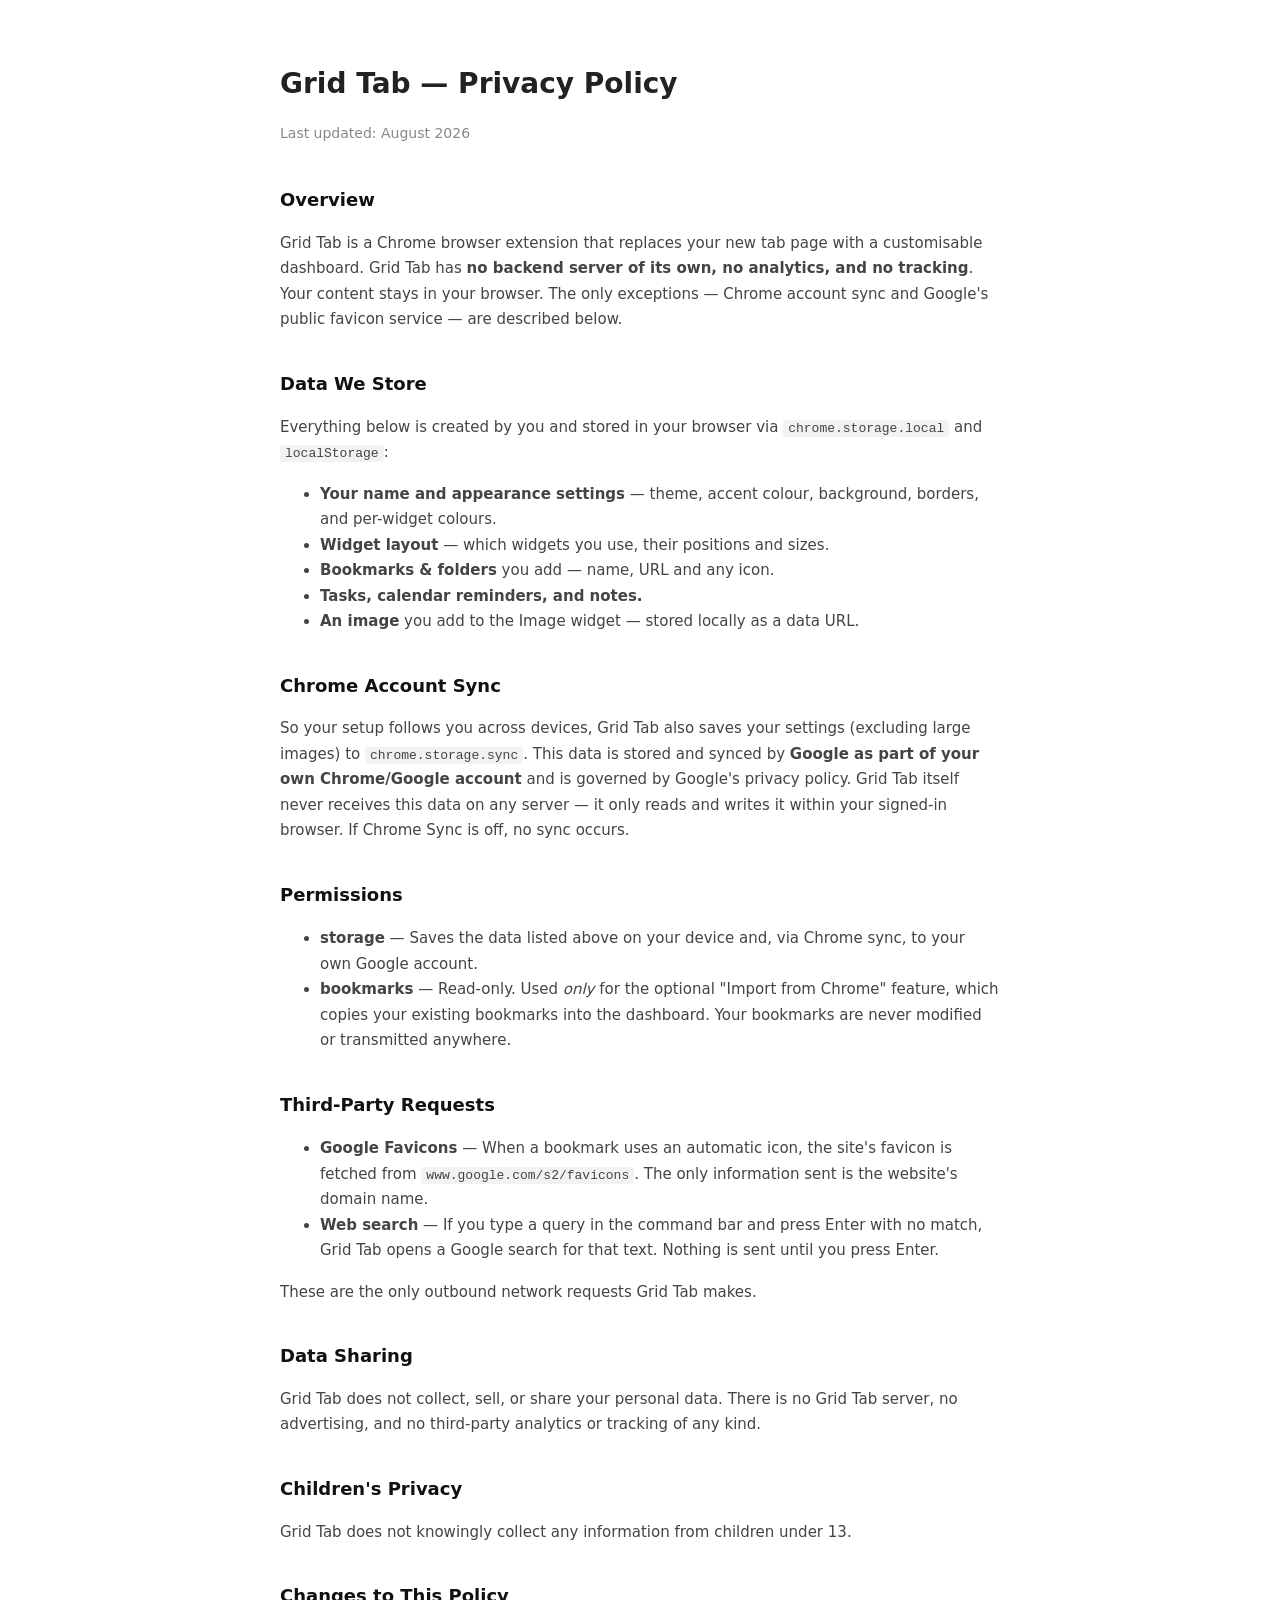
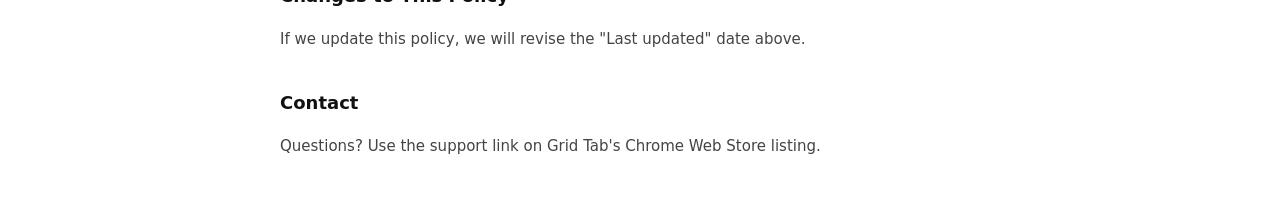
==== privacy-policy.html @ 406e9f38 "Add files via upload" ====
<!DOCTYPE html>
<html lang="en">
<head>
<meta charset="UTF-8">
<meta name="viewport" content="width=device-width,initial-scale=1">
<title>Grid Tab — Privacy Policy</title>
<style>
  body{font-family:system-ui,sans-serif;max-width:720px;margin:60px auto;padding:0 24px;color:#222;line-height:1.7}
  h1{font-size:28px;font-weight:700;margin-bottom:4px}
  h2{font-size:18px;margin-top:36px;color:#111}
  .meta{color:#888;font-size:14px;margin-bottom:40px}
  p,li{font-size:15px;color:#444}
  code{background:#f2f2f2;padding:1px 5px;border-radius:3px;font-size:13px}
</style>
</head>
<body>
<h1>Grid Tab — Privacy Policy</h1>
<p class="meta">Last updated: August 2026</p>

<h2>Overview</h2>
<p>Grid Tab is a Chrome browser extension that replaces your new tab page with a customisable dashboard. Grid Tab has <strong>no backend server of its own, no analytics, and no tracking</strong>. Your content stays in your browser. The only exceptions — Chrome account sync and Google's public favicon service — are described below.</p>

<h2>Data We Store</h2>
<p>Everything below is created by you and stored in your browser via <code>chrome.storage.local</code> and <code>localStorage</code>:</p>
<ul>
  <li><strong>Your name and appearance settings</strong> — theme, accent colour, background, borders, and per-widget colours.</li>
  <li><strong>Widget layout</strong> — which widgets you use, their positions and sizes.</li>
  <li><strong>Bookmarks &amp; folders</strong> you add — name, URL and any icon.</li>
  <li><strong>Tasks, calendar reminders, and notes.</strong></li>
  <li><strong>An image</strong> you add to the Image widget — stored locally as a data URL.</li>
</ul>

<h2>Chrome Account Sync</h2>
<p>So your setup follows you across devices, Grid Tab also saves your settings (excluding large images) to <code>chrome.storage.sync</code>. This data is stored and synced by <strong>Google as part of your own Chrome/Google account</strong> and is governed by Google's privacy policy. Grid Tab itself never receives this data on any server — it only reads and writes it within your signed-in browser. If Chrome Sync is off, no sync occurs.</p>

<h2>Permissions</h2>
<ul>
  <li><strong>storage</strong> — Saves the data listed above on your device and, via Chrome sync, to your own Google account.</li>
  <li><strong>bookmarks</strong> — Read-only. Used <em>only</em> for the optional "Import from Chrome" feature, which copies your existing bookmarks into the dashboard. Your bookmarks are never modified or transmitted anywhere.</li>
</ul>

<h2>Third-Party Requests</h2>
<ul>
  <li><strong>Google Favicons</strong> — When a bookmark uses an automatic icon, the site's favicon is fetched from <code>www.google.com/s2/favicons</code>. The only information sent is the website's domain name.</li>
  <li><strong>Web search</strong> — If you type a query in the command bar and press Enter with no match, Grid Tab opens a Google search for that text. Nothing is sent until you press Enter.</li>
</ul>
<p>These are the only outbound network requests Grid Tab makes.</p>

<h2>Data Sharing</h2>
<p>Grid Tab does not collect, sell, or share your personal data. There is no Grid Tab server, no advertising, and no third-party analytics or tracking of any kind.</p>

<h2>Children's Privacy</h2>
<p>Grid Tab does not knowingly collect any information from children under 13.</p>

<h2>Changes to This Policy</h2>
<p>If we update this policy, we will revise the "Last updated" date above.</p>

<h2>Contact</h2>
<p>Questions? Use the support link on Grid Tab's Chrome Web Store listing.</p>
</body>
</html>
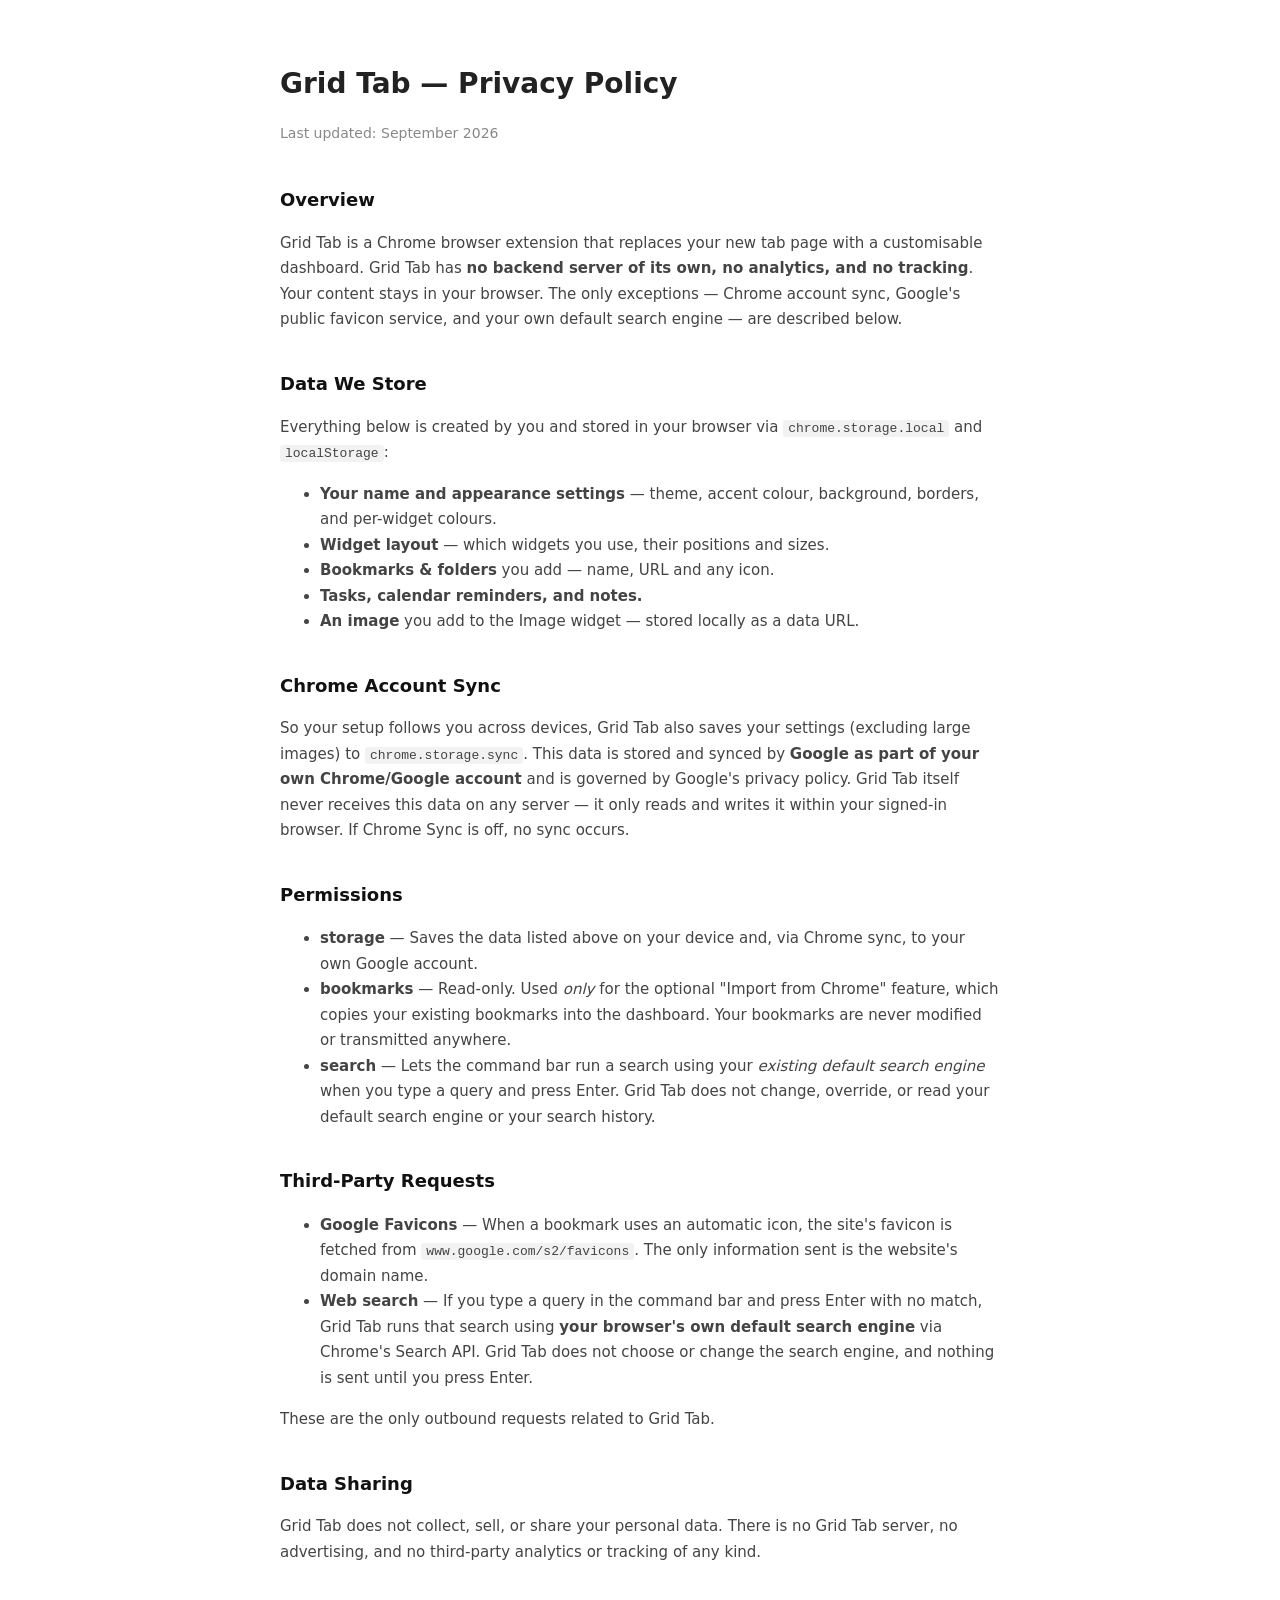
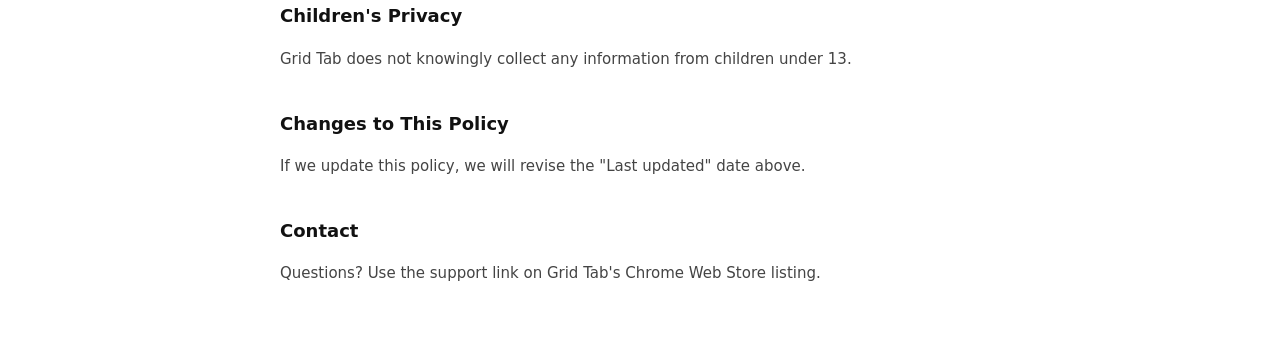
==== commit 2e6b22b2: "Add files via upload" ====
--- a/privacy-policy.html
+++ b/privacy-policy.html
@@ -15,10 +15,10 @@
 </head>
 <body>
 <h1>Grid Tab — Privacy Policy</h1>
-<p class="meta">Last updated: August 2026</p>
+<p class="meta">Last updated: September 2026</p>
 
 <h2>Overview</h2>
-<p>Grid Tab is a Chrome browser extension that replaces your new tab page with a customisable dashboard. Grid Tab has <strong>no backend server of its own, no analytics, and no tracking</strong>. Your content stays in your browser. The only exceptions — Chrome account sync and Google's public favicon service — are described below.</p>
+<p>Grid Tab is a Chrome browser extension that replaces your new tab page with a customisable dashboard. Grid Tab has <strong>no backend server of its own, no analytics, and no tracking</strong>. Your content stays in your browser. The only exceptions — Chrome account sync, Google's public favicon service, and your own default search engine — are described below.</p>
 
 <h2>Data We Store</h2>
 <p>Everything below is created by you and stored in your browser via <code>chrome.storage.local</code> and <code>localStorage</code>:</p>
@@ -37,14 +37,15 @@
 <ul>
   <li><strong>storage</strong> — Saves the data listed above on your device and, via Chrome sync, to your own Google account.</li>
   <li><strong>bookmarks</strong> — Read-only. Used <em>only</em> for the optional "Import from Chrome" feature, which copies your existing bookmarks into the dashboard. Your bookmarks are never modified or transmitted anywhere.</li>
+  <li><strong>search</strong> — Lets the command bar run a search using your <em>existing default search engine</em> when you type a query and press Enter. Grid Tab does not change, override, or read your default search engine or your search history.</li>
 </ul>
 
 <h2>Third-Party Requests</h2>
 <ul>
   <li><strong>Google Favicons</strong> — When a bookmark uses an automatic icon, the site's favicon is fetched from <code>www.google.com/s2/favicons</code>. The only information sent is the website's domain name.</li>
-  <li><strong>Web search</strong> — If you type a query in the command bar and press Enter with no match, Grid Tab opens a Google search for that text. Nothing is sent until you press Enter.</li>
+  <li><strong>Web search</strong> — If you type a query in the command bar and press Enter with no match, Grid Tab runs that search using <strong>your browser's own default search engine</strong> via Chrome's Search API. Grid Tab does not choose or change the search engine, and nothing is sent until you press Enter.</li>
 </ul>
-<p>These are the only outbound network requests Grid Tab makes.</p>
+<p>These are the only outbound requests related to Grid Tab.</p>
 
 <h2>Data Sharing</h2>
 <p>Grid Tab does not collect, sell, or share your personal data. There is no Grid Tab server, no advertising, and no third-party analytics or tracking of any kind.</p>
